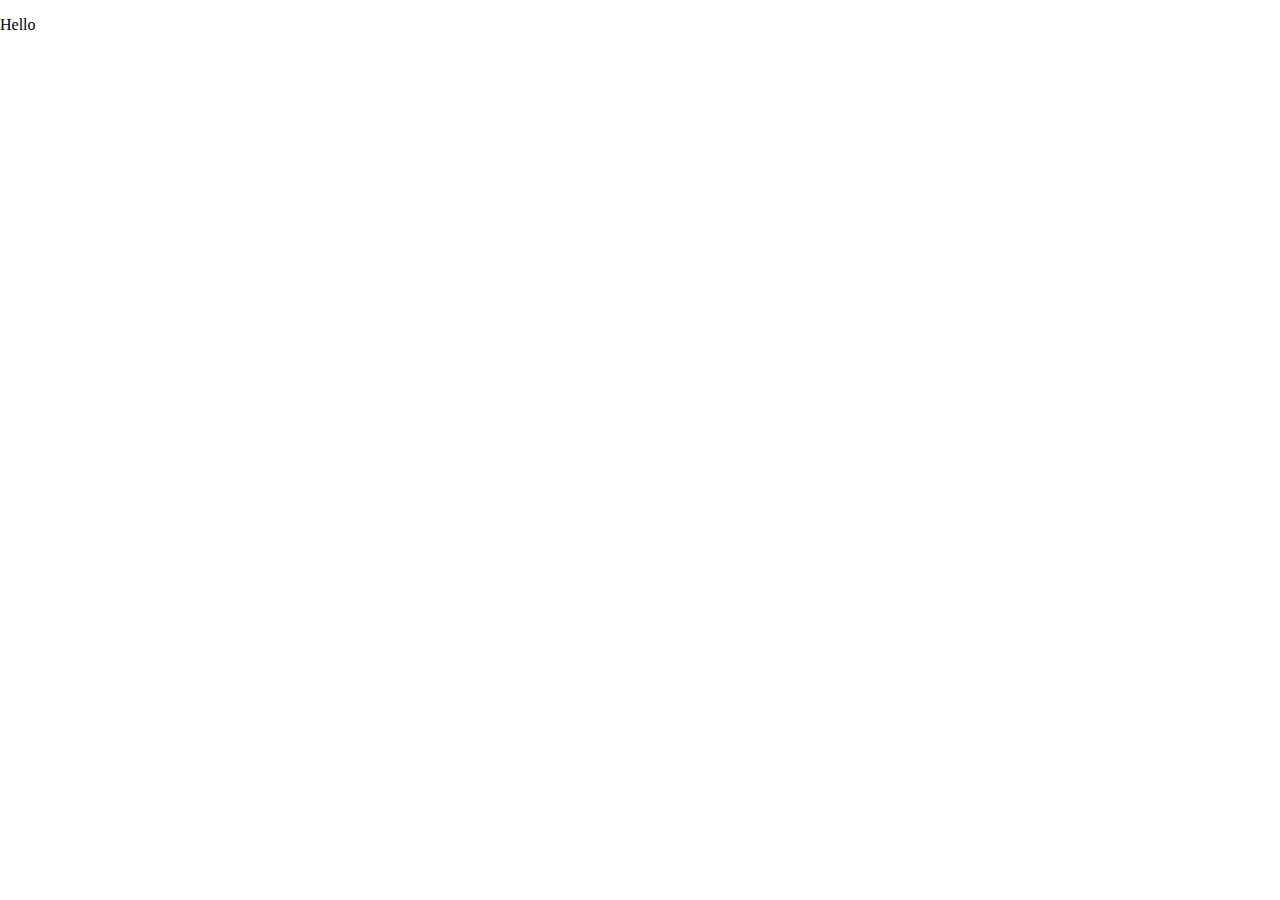
==== src/index.html @ d8d92ecc "init: start project" ====
<!DOCTYPE html>
<html lang="en">
<head>
  <meta charset="UTF-8">
  <meta http-equiv="X-UA-Compatible" content="IE=edge">
  <meta name="viewport" content="width=device-width, initial-scale=1.0">
  <title>Яндекс | Авто</title>
  <link rel="stylesheet" type="text/css" href="normalize.css">
  <link rel="stylesheet" href="styles.css">
</head>
<body>
  <p>Hello</p>

  
</body>
</html>
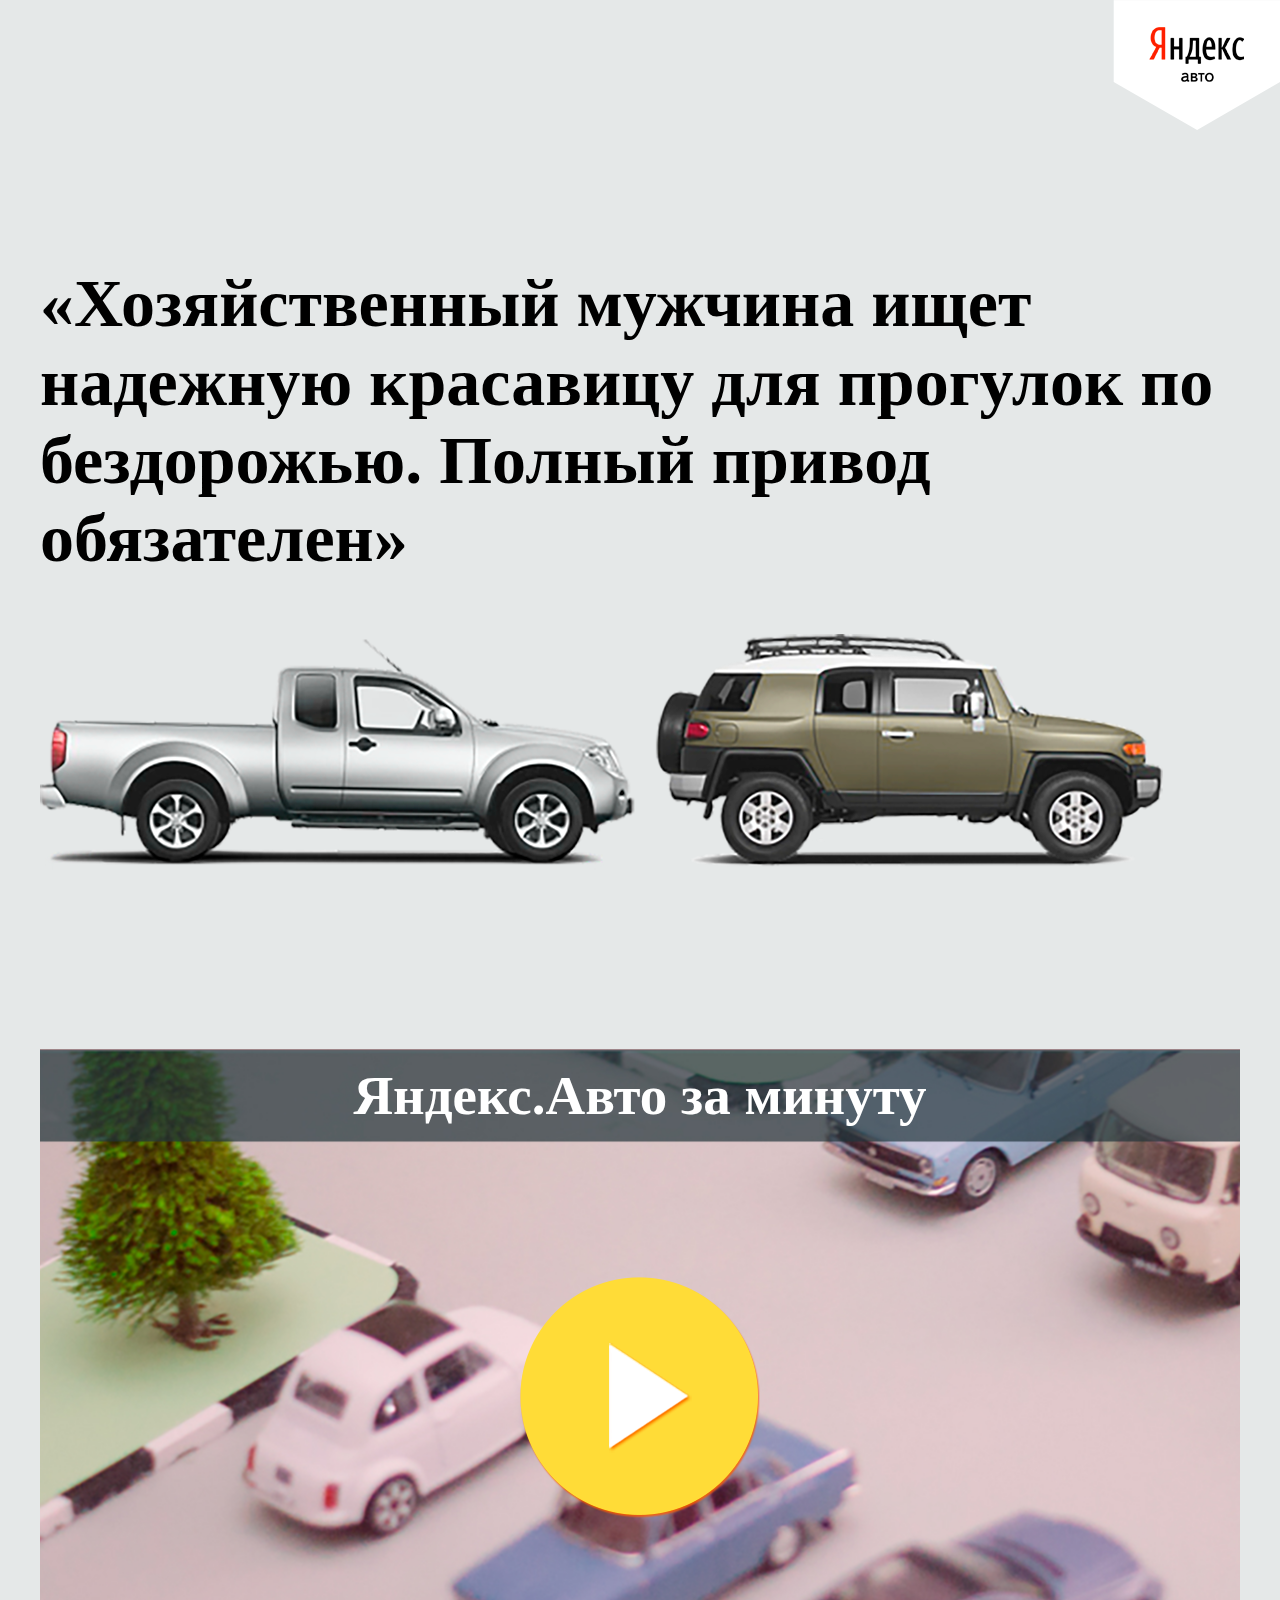
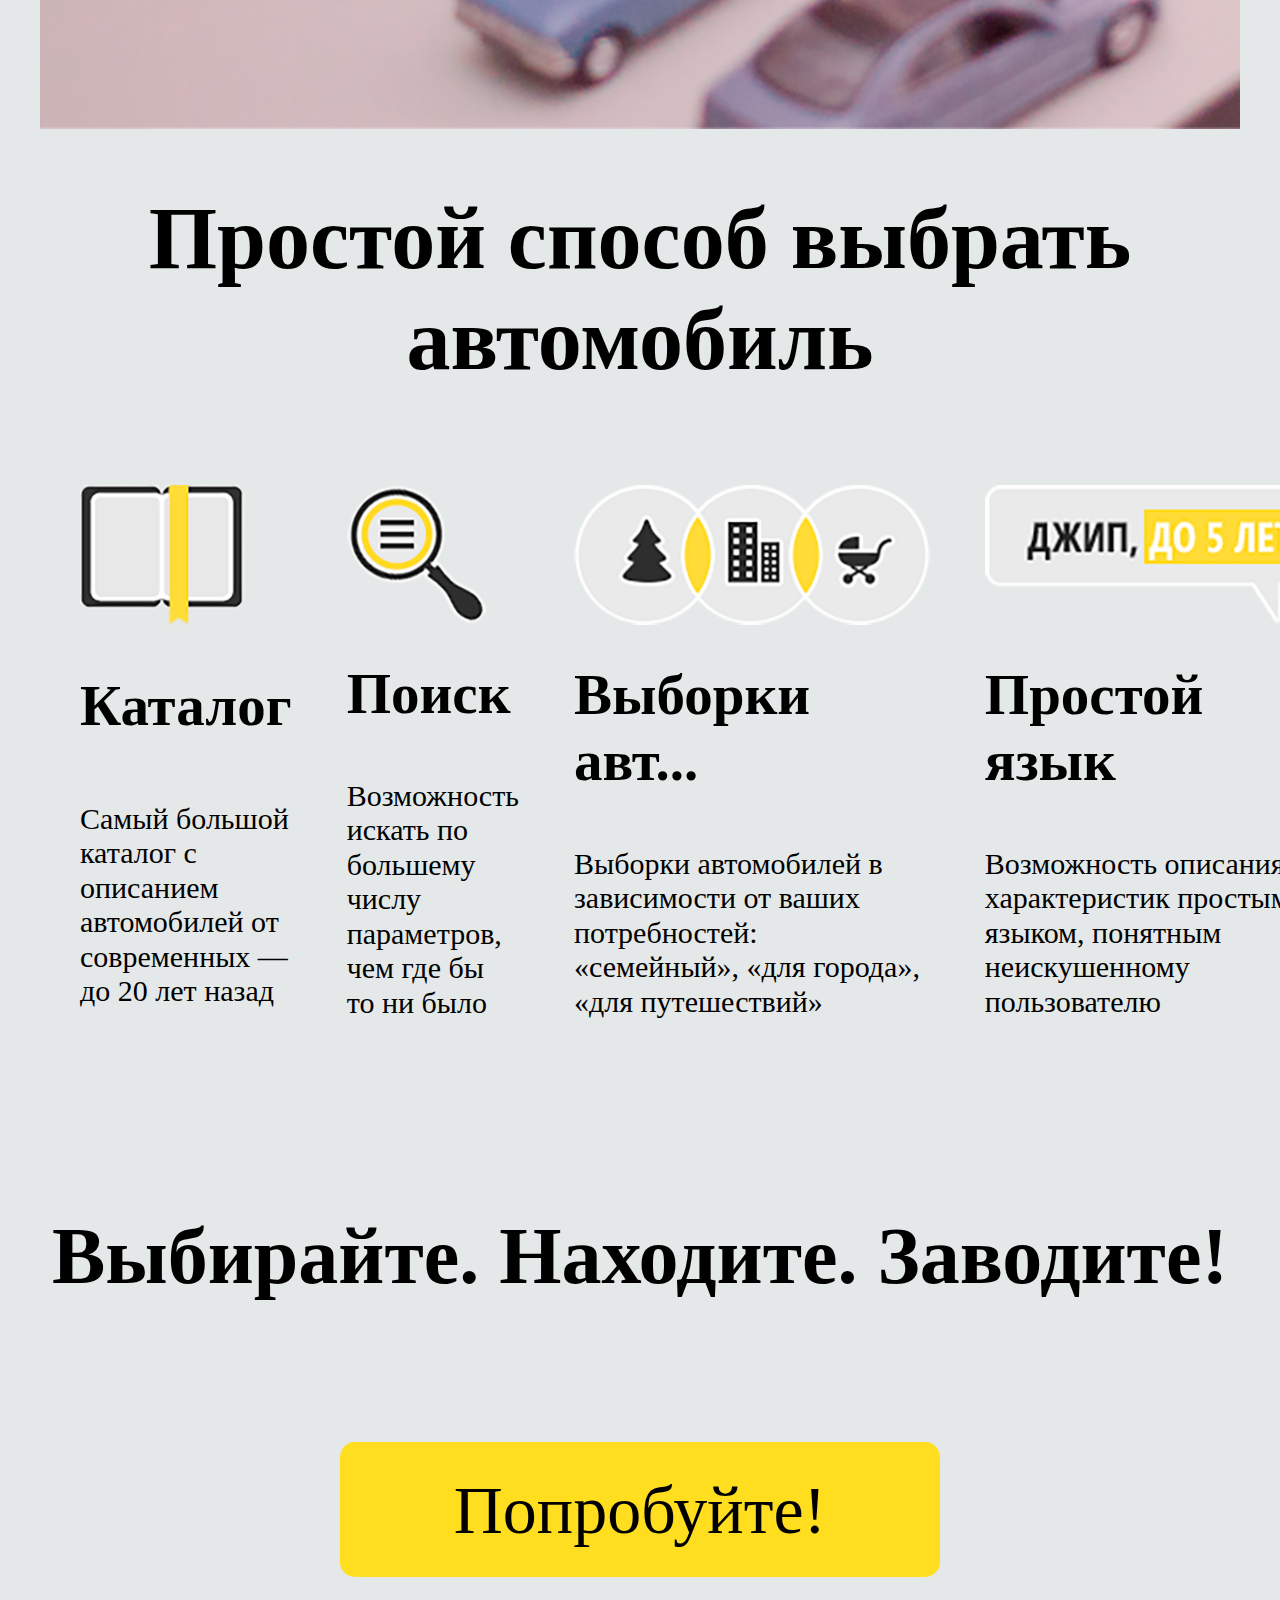
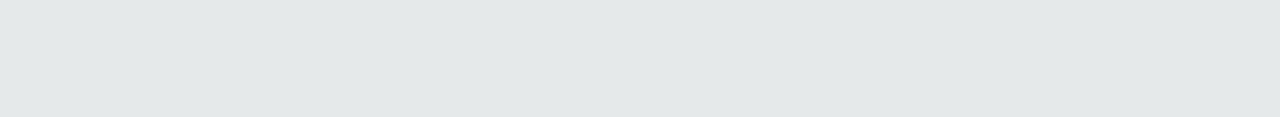
==== commit 105b29c8: "feat: add landing" ====
--- a/src/index.html
+++ b/src/index.html
@@ -1,16 +1,91 @@
 <!DOCTYPE html>
 <html lang="en">
-<head>
-  <meta charset="UTF-8">
-  <meta http-equiv="X-UA-Compatible" content="IE=edge">
-  <meta name="viewport" content="width=device-width, initial-scale=1.0">
-  <title>Яндекс | Авто</title>
-  <link rel="stylesheet" type="text/css" href="normalize.css">
-  <link rel="stylesheet" href="styles.css">
-</head>
-<body>
-  <p>Hello</p>
+  <head>
+    <meta charset="UTF-8" />
+    <meta http-equiv="X-UA-Compatible" content="IE=edge" />
+    <meta name="viewport" content="width=device-width, initial-scale=1.0" />
+    <title>Яндекс | Авто</title>
+    <link rel="stylesheet" type="text/css" href="normalize.css" />
+    <link rel="stylesheet" href="style.css" />
+  </head>
+  <body>
+    <div class="main-wrapper">
+      <div class="wrapper">
+        <header class="header">
+          <img src="../assets/images/Logo.png" alt="" class="logo" />
+        </header>
 
-  
-</body>
-</html>+        <main class="main">
+          <div class="wrapper-small">
+            <h2 class="title">
+              «Хозяйственный мужчина ищет надежную красавицу для прогулок по
+              бездорожью. Полный привод обязателен»
+            </h2>
+
+            <img src="../assets/images/cars.png" alt="" class="cars" />
+
+            <div class="video">
+              <h3 class="video-title">Яндекс.Авто за минуту</h3>
+              <div class="play-btn">
+                <img src="../assets/images/play.png" alt="" class="play" />
+              </div>
+            </div>
+          </div>
+
+          <h1 class="main-title">Простой способ выбрать автомобиль</h1>
+
+          <div class="cards">
+            <div class="card">
+              <img
+                src="../assets/images/catalogue.png"
+                alt=""
+                class="card-img"
+              />
+              <h4 class="card-name">Каталог</h4>
+              <p class="card-info">
+                Самый большой каталог с описанием автомобилей от современных —
+                до 20 лет назад
+              </p>
+            </div>
+
+            <div class="card">
+              <img src="../assets/images/search.png" alt="" class="card-img" />
+              <h4 class="card-name">Поиск</h4>
+              <p class="card-info">
+                Возможность искать по большему числу параметров, чем где бы то
+                ни было
+              </p>
+            </div>
+
+            <div class="card">
+              <img
+                src="../assets/images/Intersections.png"
+                alt=""
+                class="card-img"
+              />
+              <h4 class="card-name">Выборки авт...</h4>
+              <p class="card-info">
+                Выборки автомобилей в зависимости от ваших потребностей:
+                «семейный», «для города», «для путешествий»
+              </p>
+            </div>
+
+            <div class="card">
+              <img src="../assets/images/dzhip.png" alt="" class="card-img" />
+              <h4 class="card-name">Простой язык</h4>
+              <p class="card-info">
+                Возможность описания характеристик простым языком, понятным
+                неискушенному пользователю
+              </p>
+            </div>
+          </div>
+
+          <h2 class="slogan">Выбирайте. Находите. Заводите!</h2>
+          <div class="btn">
+            <button class="try">Попробуйте!</button>
+          </div>
+        </main>
+      </div>
+    </div>
+  </body>
+</html>
--- a/src/style.css
+++ b/src/style.css
@@ -0,0 +1,143 @@
+.body {
+  font-family: Arial, sans-serif;
+  font-weight: 400;
+}
+
+.main-wrapper {
+  max-width: 1920px;
+  margin: 0 auto;
+
+  background: #e5e8e8;
+}
+
+.wrapper {
+  margin: 0 auto;
+  max-width: 1860px;
+}
+
+.wrapper-small {
+  max-width: 1200px;
+  margin: 0 auto;
+}
+
+.header {
+  width: 100%;
+  display: flex;
+  flex-wrap: nowrap;
+  justify-content: flex-end;
+}
+
+.logo {
+  margin-bottom: 78px;
+}
+
+.title {
+  font-size: 68px;
+}
+
+.arrows {
+  position: absolute;
+  top: 255px;
+  left: 138px;
+}
+
+.cars {
+  margin-bottom: 120px;
+}
+
+.video {
+  min-height: 680px;
+  background: url(../assets/images/video.jpg) center no-repeat;
+}
+
+.video-title {
+  font-size: 55px;
+  color: #fff;
+  text-align: center;
+  padding-top: 15px;
+  margin-bottom: 150px;
+}
+
+.play-btn {
+  display: flex;
+  flex-wrap: nowrap;
+}
+
+.play {
+  margin: 0 auto;
+}
+
+.play:hover {
+  cursor: pointer;
+  opacity: 80%;
+}
+
+.main-title {
+  font-size: 88px;
+  text-align: center;
+  margin-bottom: 95px;
+}
+
+.cards {
+  padding: 0 80px;
+  display: flex;
+  flex-wrap: nowrap;
+}
+
+.card {
+  max-width: 400px;
+  display: flex;
+  flex-wrap: wrap;
+  justify-content: flex-start;
+  margin-bottom: 190px;
+  margin-right: 55px;
+}
+
+.card-name {
+  font-size: 57px;
+  margin-top: 0;
+  margin-bottom: 52px;
+  width: 100%;
+}
+
+.card-img {
+  margin-bottom: 36px;
+
+  height: 140px;
+}
+
+.card-info {
+  font-size: 30px;
+  margin: 0;
+}
+
+.slogan {
+  font-size: 80px;
+  text-align: center;
+  margin-bottom: 140px;
+  margin-top: 0;
+}
+
+.try {
+  width: 600px;
+  height: 135px;
+  background: #ffde1f;
+  border-radius: 15px;
+  font-size: 68px;
+  border: none;
+}
+
+.btn {
+  display: flex;
+  flex-wrap: nowrap;
+  justify-content: center;
+}
+
+.try {
+  margin-bottom: 140px;
+}
+
+.try:hover {
+  opacity: 80%;
+  cursor: pointer;
+}
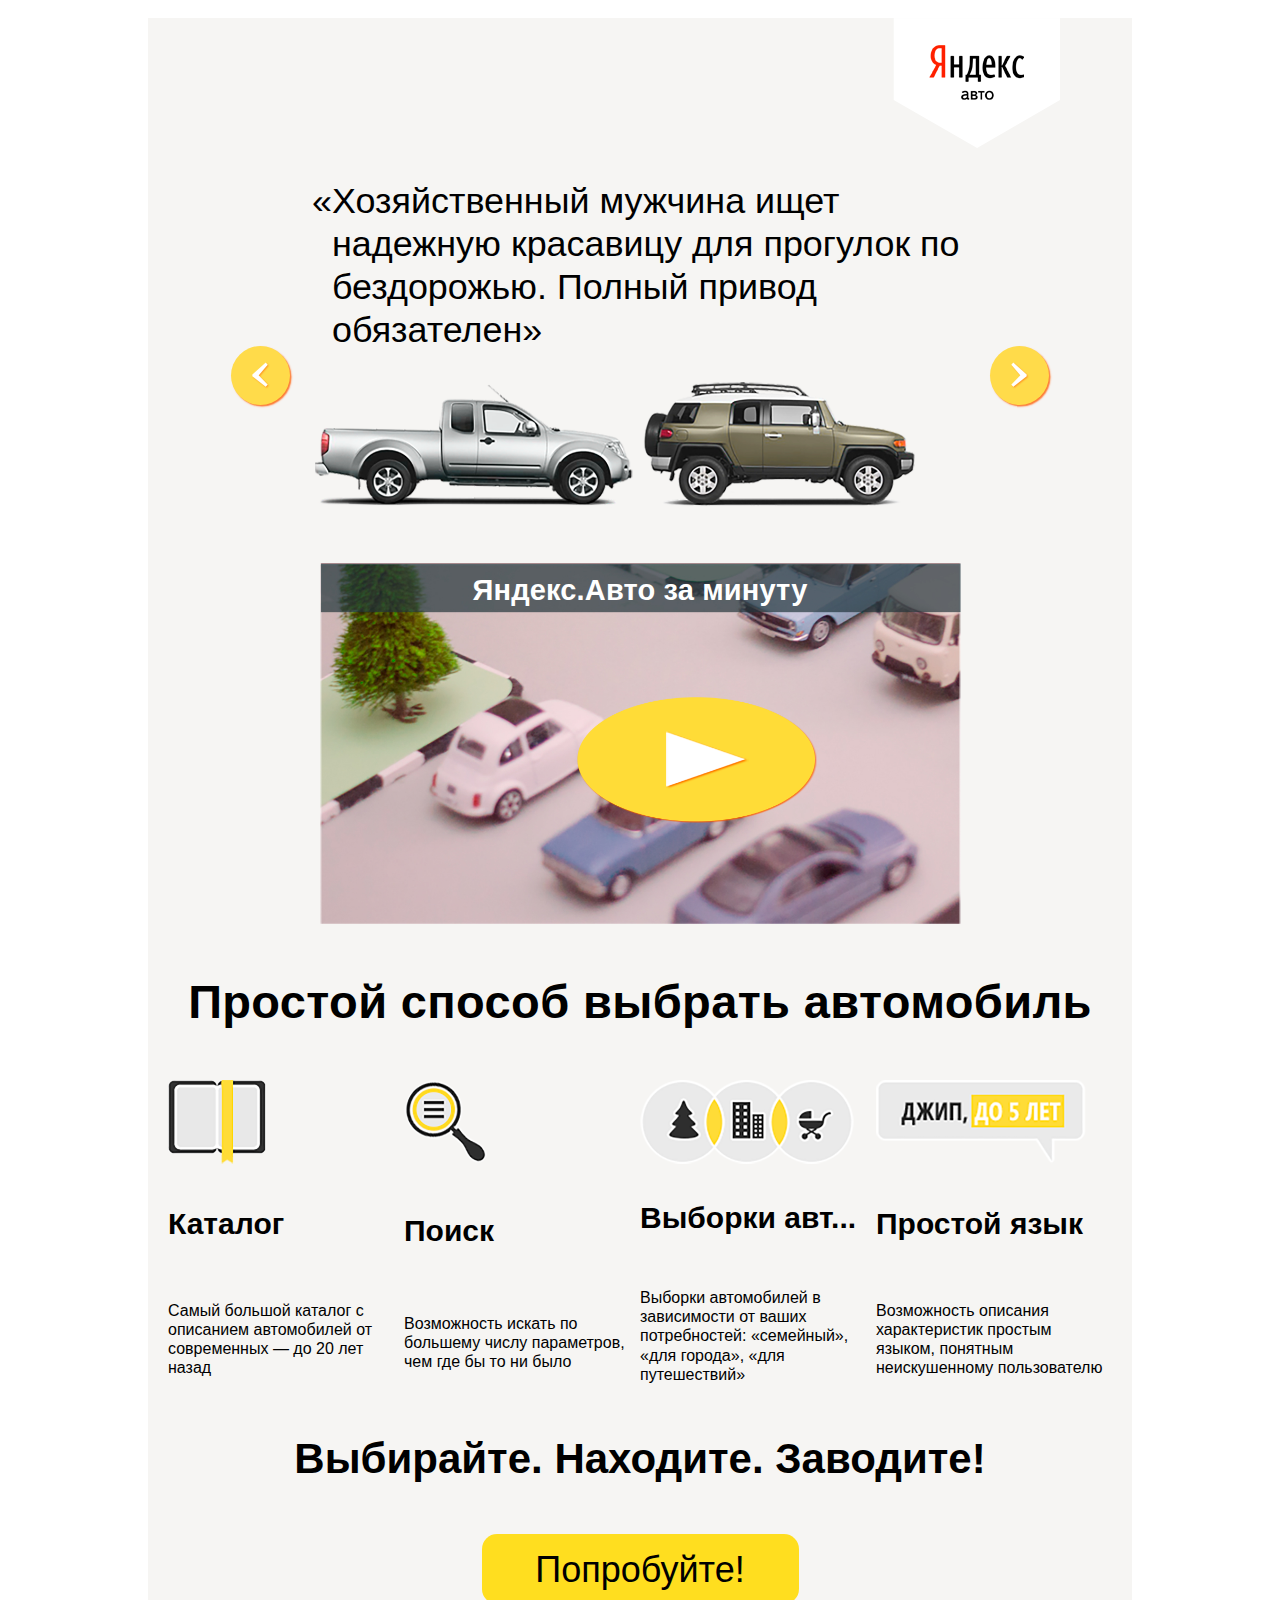
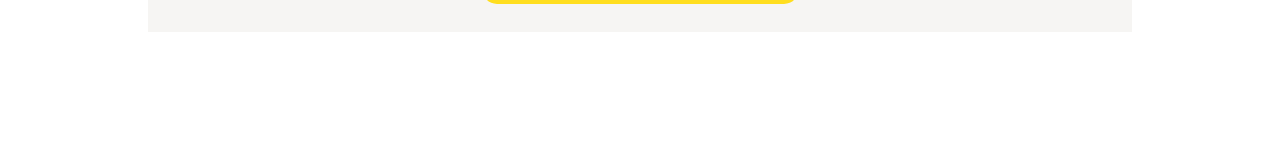
==== commit 591b9ca2: "fix: change desktop resolution" ====
--- a/src/index.html
+++ b/src/index.html
@@ -8,84 +8,84 @@
     <link rel="stylesheet" type="text/css" href="normalize.css" />
     <link rel="stylesheet" href="style.css" />
   </head>
+
   <body>
-    <div class="main-wrapper">
+    <main class="main">
       <div class="wrapper">
-        <header class="header">
-          <img src="../assets/images/Logo.png" alt="" class="logo" />
-        </header>
+        <img src="../assets/images/Logo.png" alt="" class="logo" />
+      </div>
+      <div class="slider">
+        <div class="circle">
+          <div class="arrow arrow-left"></div>
+        </div>
+        <div class="cars-quote">
+          <h2 class="title">
+            «Хозяйственный мужчина ищет надежную красавицу для прогулок по
+            бездорожью. Полный привод обязателен»
+          </h2>
 
-        <main class="main">
-          <div class="wrapper-small">
-            <h2 class="title">
-              «Хозяйственный мужчина ищет надежную красавицу для прогулок по
-              бездорожью. Полный привод обязателен»
-            </h2>
+          <img src="../assets/images/cars.png" alt="" class="cars" />
+        </div>
+        <div class="circle">
+          <div class="arrow arrow-right"></div>
+        </div>
+      </div>
 
-            <img src="../assets/images/cars.png" alt="" class="cars" />
+      <div class="video">
+        <h3 class="video-title">Яндекс.Авто за минуту</h3>
+        <div class="play-btn">
+          <img src="../assets/images/play.png" alt="" class="play" />
+        </div>
+      </div>
 
-            <div class="video">
-              <h3 class="video-title">Яндекс.Авто за минуту</h3>
-              <div class="play-btn">
-                <img src="../assets/images/play.png" alt="" class="play" />
-              </div>
-            </div>
-          </div>
+      <h1 class="main-title">Простой способ выбрать автомобиль</h1>
 
-          <h1 class="main-title">Простой способ выбрать автомобиль</h1>
+      <div class="cards">
+        <div class="card">
+          <img src="../assets/images/catalogue.png" alt="" class="card-img" />
+          <h4 class="card-name">Каталог</h4>
+          <p class="card-info">
+            Самый большой каталог с описанием автомобилей от современных — до 20
+            лет назад
+          </p>
+        </div>
 
-          <div class="cards">
-            <div class="card">
-              <img
-                src="../assets/images/catalogue.png"
-                alt=""
-                class="card-img"
-              />
-              <h4 class="card-name">Каталог</h4>
-              <p class="card-info">
-                Самый большой каталог с описанием автомобилей от современных —
-                до 20 лет назад
-              </p>
-            </div>
+        <div class="card">
+          <img src="../assets/images/search.png" alt="" class="card-img" />
+          <h4 class="card-name">Поиск</h4>
+          <p class="card-info">
+            Возможность искать по большему числу параметров, чем где бы то ни
+            было
+          </p>
+        </div>
 
-            <div class="card">
-              <img src="../assets/images/search.png" alt="" class="card-img" />
-              <h4 class="card-name">Поиск</h4>
-              <p class="card-info">
-                Возможность искать по большему числу параметров, чем где бы то
-                ни было
-              </p>
-            </div>
+        <div class="card">
+          <img
+            src="../assets/images/Intersections.png"
+            alt=""
+            class="card-img"
+          />
+          <h4 class="card-name">Выборки авт...</h4>
+          <p class="card-info">
+            Выборки автомобилей в зависимости от ваших потребностей: «семейный»,
+            «для города», «для путешествий»
+          </p>
+        </div>
 
-            <div class="card">
-              <img
-                src="../assets/images/Intersections.png"
-                alt=""
-                class="card-img"
-              />
-              <h4 class="card-name">Выборки авт...</h4>
-              <p class="card-info">
-                Выборки автомобилей в зависимости от ваших потребностей:
-                «семейный», «для города», «для путешествий»
-              </p>
-            </div>
+        <div class="card">
+          <img src="../assets/images/dzhip.png" alt="" class="card-img" />
+          <h4 class="card-name">Простой язык</h4>
+          <p class="card-info">
+            Возможность описания характеристик простым языком, понятным
+            неискушенному пользователю
+          </p>
+        </div>
+      </div>
 
-            <div class="card">
-              <img src="../assets/images/dzhip.png" alt="" class="card-img" />
-              <h4 class="card-name">Простой язык</h4>
-              <p class="card-info">
-                Возможность описания характеристик простым языком, понятным
-                неискушенному пользователю
-              </p>
-            </div>
-          </div>
-
-          <h2 class="slogan">Выбирайте. Находите. Заводите!</h2>
-          <div class="btn">
-            <button class="try">Попробуйте!</button>
-          </div>
-        </main>
+      <h2 class="slogan">Выбирайте. Находите. Заводите!</h2>
+      <div class="btn">
+        <button class="try">Попробуйте!</button>
       </div>
-    </div>
+    </main>
   </body>
 </html>
--- a/src/style.css
+++ b/src/style.css
@@ -1,23 +1,84 @@
-.body {
-  font-family: Arial, sans-serif;
-  font-weight: 400;
-}
-
-.main-wrapper {
-  max-width: 1920px;
-  margin: 0 auto;
-
-  background: #e5e8e8;
+body {
+  margin: 0;
+  padding: 0;
+  box-sizing: border-box;
+  display: flex;
+  justify-content: center;
+  min-width: 1020px;
+}
+
+.main {
+  max-width: 984px;
+  max-height: 1614px;
+  min-width: 984px;
+  min-height: 1614px;
+  width: 984px;
+  height: 1614px;
+  margin: 18px;
+  padding: 0;
+  background-color: #f6f5f3;
+
+  display: flex;
+  flex-direction: column;
+  position: relative;
+
+  align-items: center;
+
+  font-family: "Arial";
+  text-align: left;
+  line-height: 1.2;
 }
 
 .wrapper {
-  margin: 0 auto;
-  max-width: 1860px;
-}
-
-.wrapper-small {
-  max-width: 1200px;
-  margin: 0 auto;
+  width: 840px;
+  display: flex;
+  justify-content: flex-end;
+}
+
+.cars-quote {
+  max-width: 650px;
+  margin: 0 25px 50px 25px;
+}
+
+.slider {
+  position: relative;
+  display: flex;
+  flex-direction: row;
+  align-items: center;
+  justify-content: space-between;
+}
+
+.circle {
+  width: 59px;
+  height: 59px;
+  min-width: 59px;
+  min-height: 59px;
+  background: rgb(255, 219, 74);
+  border-radius: 50%;
+  box-shadow: 1.5px 1.5px 1.5px 0px rgba(255, 90, 0, 0.8);
+  box-sizing: border-box;
+  position: relative;
+  display: flex;
+  justify-content: center;
+  align-items: center;
+}
+
+.arrow {
+  width: 18px;
+  height: 27px;
+}
+
+.circle:hover {
+  cursor: pointer;
+  opacity: 80%;
+}
+
+.arrow-left {
+  background-image: url(../assets/images/arrow-l.png);
+}
+
+.arrow-right {
+  background-image: url(../assets/images/arrow-r.png);
 }
 
 .header {
@@ -28,11 +89,18 @@
 }
 
 .logo {
-  margin-bottom: 78px;
+  margin-bottom: 40px;
 }
 
 .title {
-  font-size: 68px;
+  font-size: 35px;
+  color: rgb(0, 0, 0);
+  transform: matrix(1.02585593533417, 0, 0, 1.02585593533417, 0, 0);
+  width: 625.712px;
+  height: 151.333px;
+  text-indent: -1ch;
+  margin: -7px 0 50px 25px;
+  font-weight: normal;
 }
 
 .arrows {
@@ -42,25 +110,34 @@
 }
 
 .cars {
-  margin-bottom: 120px;
+  width: 600px;
 }
 
 .video {
-  min-height: 680px;
-  background: url(../assets/images/video.jpg) center no-repeat;
+  width: 641px;
+  min-height: 361px;
+  background-image: url(../assets/images/video.jpg);
+  background-size: 641px 361px;
+  display: flex;
+  flex-direction: column;
+  margin-bottom: 50px;
 }
 
 .video-title {
-  font-size: 55px;
-  color: #fff;
+  font-size: 29.02px;
+  color: rgb(255, 255, 255);
+  letter-spacing: 0.005em;
   text-align: center;
-  padding-top: 15px;
-  margin-bottom: 150px;
+  margin-top: 10px;
+  margin-bottom: 90px;
 }
 
 .play-btn {
-  display: flex;
-  flex-wrap: nowrap;
+  width: 126px;
+  height: 126px;
+  display: flex;
+  flex-wrap: nowrap;
+  align-self: center;
 }
 
 .play {
@@ -73,28 +150,31 @@
 }
 
 .main-title {
-  font-size: 88px;
+  font-size: 47px;
+  line-height: 1.2;
+  letter-spacing: 0.0078em;
   text-align: center;
-  margin-bottom: 95px;
+  margin-bottom: 50px;
+  margin-top: 0;
 }
 
 .cards {
-  padding: 0 80px;
-  display: flex;
-  flex-wrap: nowrap;
+  display: flex;
+  flex-wrap: nowrap;
+  justify-content: space-between;
+  margin-bottom: 50px;
+  padding: 0 20px;
 }
 
 .card {
-  max-width: 400px;
+  width: 25%;
   display: flex;
   flex-wrap: wrap;
   justify-content: flex-start;
-  margin-bottom: 190px;
-  margin-right: 55px;
 }
 
 .card-name {
-  font-size: 57px;
+  font-size: 30px;
   margin-top: 0;
   margin-bottom: 52px;
   width: 100%;
@@ -103,27 +183,27 @@
 .card-img {
   margin-bottom: 36px;
 
-  height: 140px;
+  height: 84px;
 }
 
 .card-info {
-  font-size: 30px;
+  font-size: 16px;
   margin: 0;
 }
 
 .slogan {
-  font-size: 80px;
+  font-size: 42px;
   text-align: center;
-  margin-bottom: 140px;
+  margin-bottom: 50px;
   margin-top: 0;
 }
 
 .try {
-  width: 600px;
-  height: 135px;
+  width: 317px;
+  height: 70px;
   background: #ffde1f;
   border-radius: 15px;
-  font-size: 68px;
+  font-size: 36px;
   border: none;
 }
 
